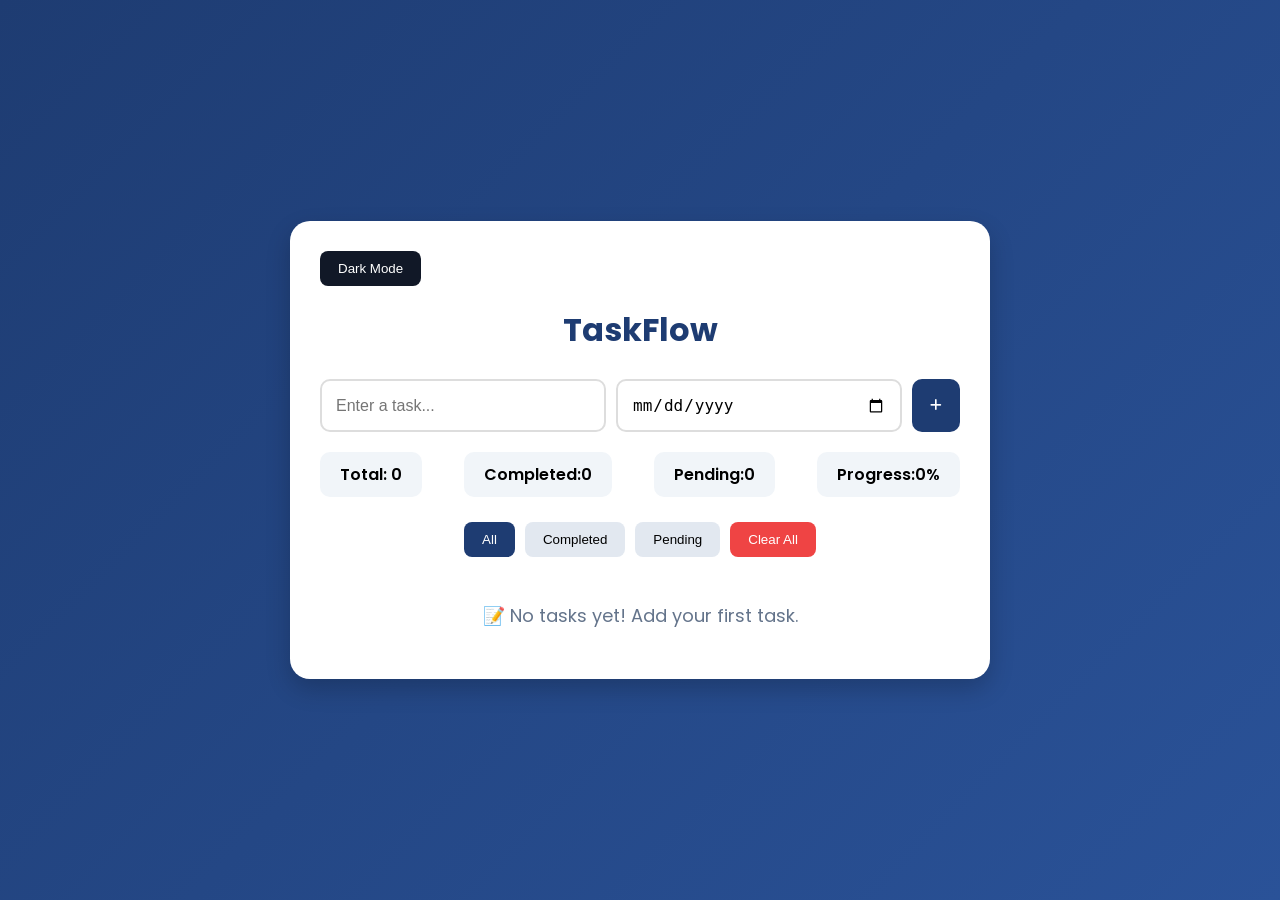
==== Project3-To-Do-List/index.html @ 12896225 "Add files via upload" ====
<!DOCTYPE html>
<html lang="en">
<head>
    <meta charset="UTF-8">
    <meta name="viewport" content="width=device-width, initial-scale=1.0">
    <title>TaskFlow - Smart To Do List</title>
    <link rel="stylesheet" href="style.css">
    <link href="https://fonts.googleapis.com/css2?family=Poppins:wght@300;400;500;600;700&display=swap" rel="stylesheet">
    <link rel="stylesheet"
    href="https://cdnjs.cloudflare.com/ajax/libs/font-awesome/6.5.2/css/all.min.css">
</head>
<body>
    <div class="container">
        <button id="themeBtn">Dark Mode</button>
        <h1>TaskFlow</h1>
        <div class="input-section">
            <input type="text" id="taskInput" placeholder="Enter a task...">
            <input type="date" id="taskDate">
            <button id="addBtn">
                <i class="fa-solid fa-plus"></i>
            </button>
        </div>
        <div class="stats">
            <p>Total: <span id="totalTasks">0</span></p>
            <p>Completed:<span id="completedTasks">0</span></p>
            <p>Pending:<span id="pendingTasks">0</span></p>
            <p>Progress:<span id="progressPercent">0%</span></p>
        </div>
        <div class="filters">
            <button class="filter-btn active" data-filter="all">All</button>
            <button class="filter-btn" data-filter="completed">Completed</button>
            <button class="filter-btn" data-filter="pending">Pending</button>
            <button id="clearAll">Clear All</button>
        </div>
        <ul id="taskList"></ul>
    </div>
<script src="script.js"></script>
</body>
</html>
---- Project3-To-Do-List/style.css ----
*{
    margin:0;
    padding:0;
    box-sizing:border-box;
}
body{
    font-family:'Poppins',sans-serif;
    min-height:100vh;
    display:flex;
    justify-content:center;
    align-items:center;
    background:linear-gradient(135deg,#1e3c72,#2a5298);
}
.container{
    width:90%;
    max-width:700px;
    background:white;
    padding:30px;
    border-radius:20px;
    box-shadow:0 10px 25px rgba(0,0,0,0.2);
}
h1{
    text-align:center;
    margin-bottom:25px;
    color:#1e3c72;
}
.input-section{
    display:flex;
    gap:10px;
}
.input-section input{
    flex:1;
    padding:14px;
    border:2px solid #ddd;
    border-radius:10px;
    font-size:16px;
}
.input-section button{
    padding:14px 18px;
    border:none;
    background:#1e3c72;
    color:white;
    border-radius:10px;
    cursor:pointer;
}
.stats{
    display:flex;
    justify-content:space-between;
    margin-top:20px;
    font-weight:600;
}
.stats p{
    background:#f1f5f9;
    padding:10px 20px;
    border-radius:10px;
}
.filters{
    display:flex;
    justify-content:center;
    gap:10px;
    margin:25px 0;
}
.filter-btn{
    border:none;
    padding:10px 18px;
    background:#e2e8f0;
    border-radius:8px;
    cursor:pointer;
}
.filter-btn.active{
    background:#1e3c72;
    color:white;
}
#taskList{
    list-style:none;
}
.task{
    display:flex;
    justify-content:space-between;
    align-items:center;
    padding:15px;
    margin-bottom:12px;
    background:#f8fafc;
    border-radius:10px;
    transition: 0.3s;
}
.task:hover{
    transform:translateY(-3px);
}
.task.completed span{
    text-decoration:line-through;
    color:gray;
}
.task-buttons{
    display:flex;
    gap:10px;
}
.complete-btn{
    background:green;
}
.complete-btn:hover{
    background:#059669;
}
.edit-btn{
    background:#f59e0b;
}
.edit-btn:hover{
    background:#d97706;
}
.delete-btn{
    background:red;
}
.delete-btn:hover{
    background:#dc2626;
}
.task-buttons button{
    color:white;
    border:none;
    padding:8px 10px;
    border-radius:6px;
    cursor:pointer;
}
#themeBtn{
    padding:10px 18px;
    border:none;
    border-radius:8px;
    background:#111827;
    color:white;
    cursor:pointer;
    margin-bottom:20px;
}
#taskDate{
    padding:14px;
    border:2px solid #ddd;
    border-radius:10px;
}
#clearAll{
    border:none;
    padding:10px 18px;
    border-radius:8px;
    cursor:pointer;
    background:#ef4444;
    color:white;
}
.empty{
    text-align:center;
    color:#64748b;
    padding:20px;
    font-size:18px;
}
.dark-mode{
    background:#111827;
}
.dark-mode .container{
    background:#1f2937;
    color:white;
}
.dark-mode h1{
    color:white;
}
.dark-mode .stats p{
    background:#374151;
    color:white;
}
.dark-mode input{
    background:#374151;
    color:white;
}
.dark-mode .task{
    background:#475569;
}
.dark-mode .filter-btn{
    background:#374151;
    color:white;
}
.dark-mode .filter-btn.active{
    background:#2563eb;
}
@media(max-width:600px){
    .stats{
        flex-direction:column;
        gap:8px;
        text-align:center;
    }
    .filters{
        flex-wrap:wrap;
    }
}
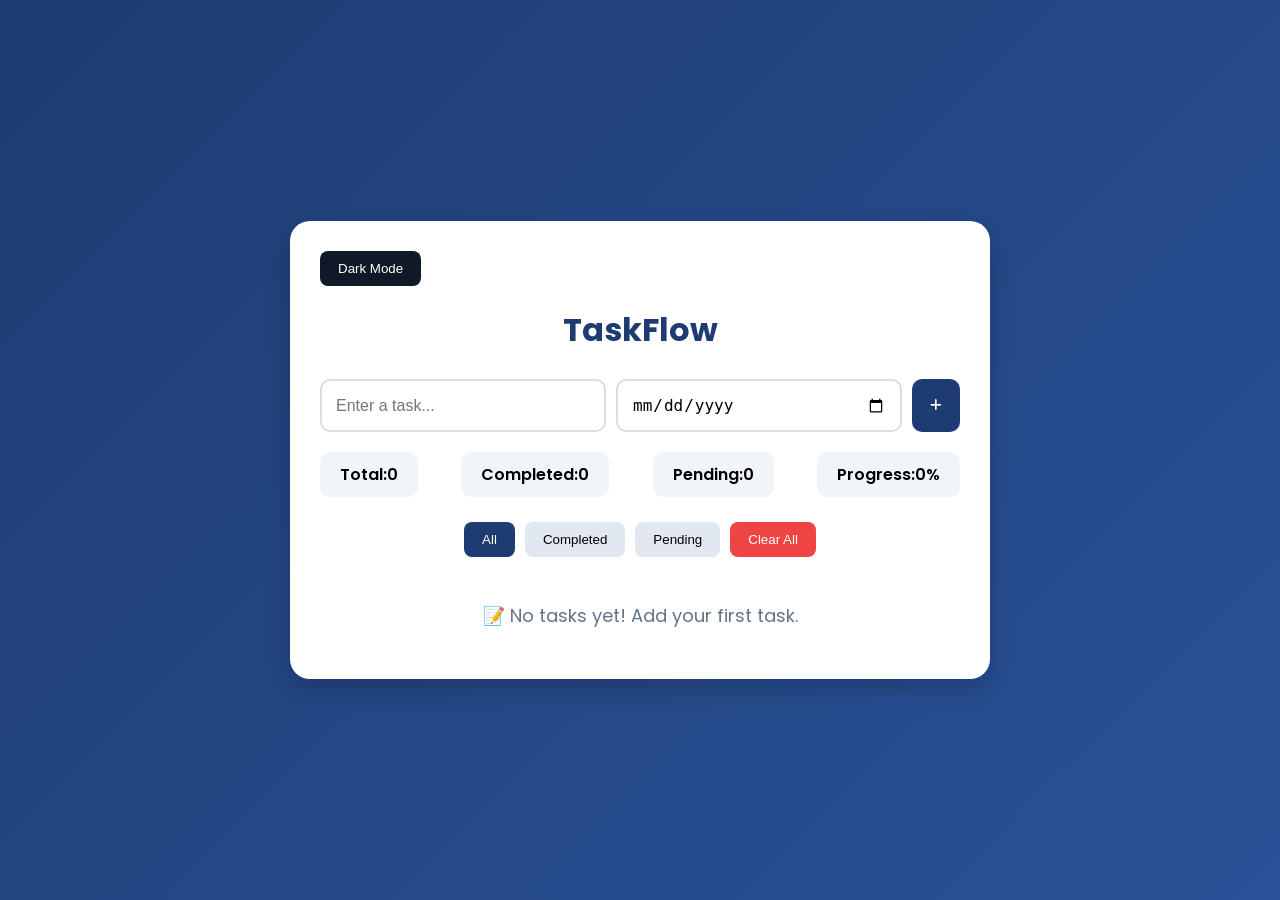
==== commit a3012a4d: "Update index.html" ====
--- a/Project3-To-Do-List/index.html
+++ b/Project3-To-Do-List/index.html
@@ -6,34 +6,35 @@
     <title>TaskFlow - Smart To Do List</title>
     <link rel="stylesheet" href="style.css">
     <link href="https://fonts.googleapis.com/css2?family=Poppins:wght@300;400;500;600;700&display=swap" rel="stylesheet">
-    <link rel="stylesheet"
-    href="https://cdnjs.cloudflare.com/ajax/libs/font-awesome/6.5.2/css/all.min.css">
+    <link rel="stylesheet" href="https://cdnjs.cloudflare.com/ajax/libs/font-awesome/6.5.2/css/all.min.css">
 </head>
 <body>
-    <div class="container">
-        <button id="themeBtn">Dark Mode</button>
-        <h1>TaskFlow</h1>
-        <div class="input-section">
+    <main class="container">
+        <header>
+            <button id="themeBtn">Dark Mode</button>
+            <h1>TaskFlow</h1>
+        </header>
+        <form class="input-section">
             <input type="text" id="taskInput" placeholder="Enter a task...">
             <input type="date" id="taskDate">
-            <button id="addBtn">
+            <button id="addBtn" type="button">
                 <i class="fa-solid fa-plus"></i>
             </button>
-        </div>
-        <div class="stats">
-            <p>Total: <span id="totalTasks">0</span></p>
+        </form>
+        <section class="stats">
+            <p>Total:<span id="totalTasks">0</span></p>
             <p>Completed:<span id="completedTasks">0</span></p>
             <p>Pending:<span id="pendingTasks">0</span></p>
             <p>Progress:<span id="progressPercent">0%</span></p>
-        </div>
+        </section>
         <div class="filters">
-            <button class="filter-btn active" data-filter="all">All</button>
-            <button class="filter-btn" data-filter="completed">Completed</button>
-            <button class="filter-btn" data-filter="pending">Pending</button>
-            <button id="clearAll">Clear All</button>
+            <button class="filter-btn active" data-filter="all" type="button">All</button>
+            <button class="filter-btn" data-filter="completed" type="button">Completed</button>
+            <button class="filter-btn" data-filter="pending" type="button">Pending</button>
+            <button id="clearAll" type="button">Clear All</button>
         </div>
         <ul id="taskList"></ul>
-    </div>
-<script src="script.js"></script>
+    </main>
+    <script src="script.js"></script>
 </body>
-</html>+</html>
